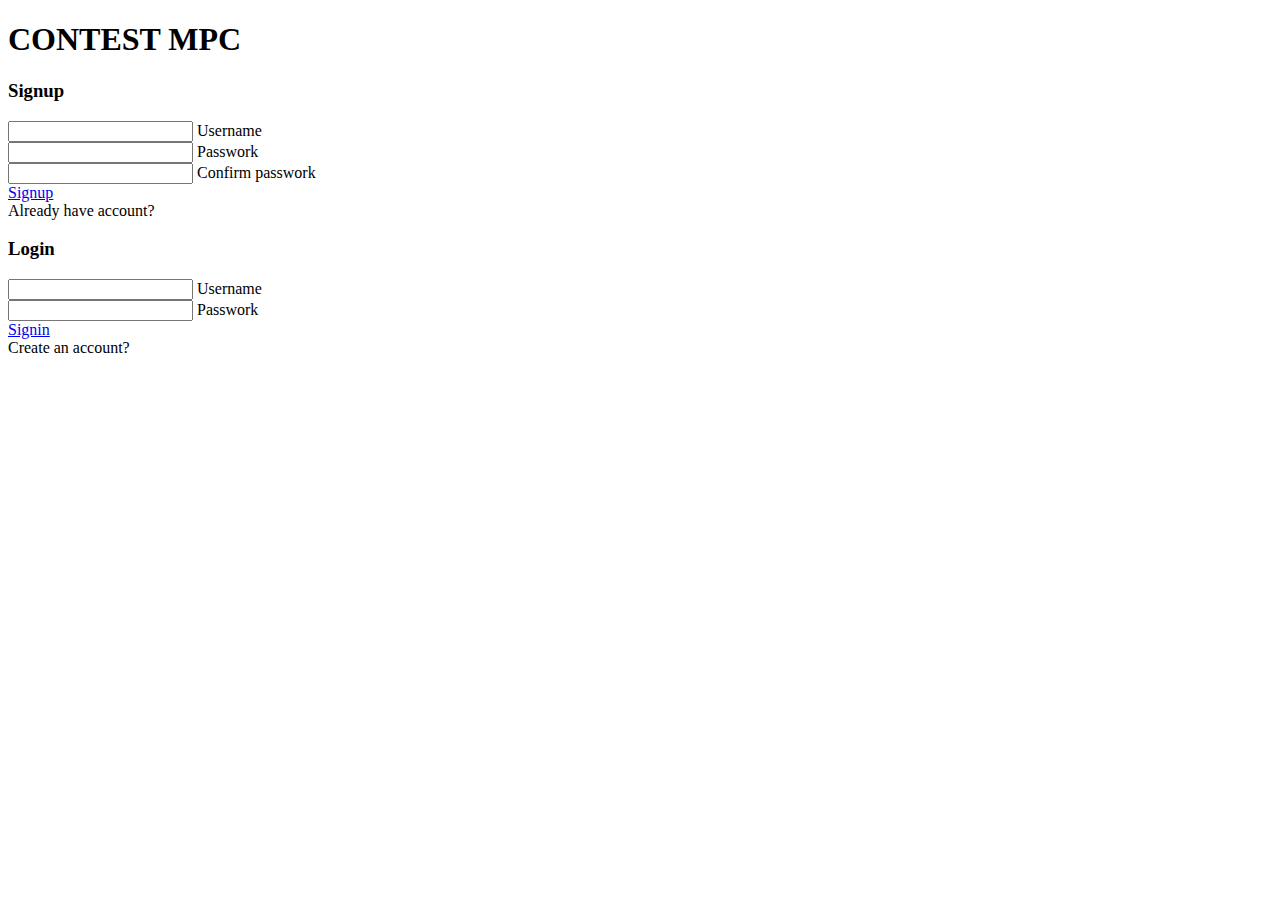
==== index.html @ c11f48aa "add" ====
<!DOCTYPE html>
<html lang="en">
<head>
    <meta charset="UTF-8">
    <meta http-equiv="X-UA-Compatible" content="IE=edge">
    <meta name="viewport" content="width=device-width, initial-scale=1.0">
    <title>Document</title>
    <link rel="stylesheet" href="css/style.css">
</head>
<body>
    <div class="black-box"></div>
    <div class="main-container">
        <div class="container">
            <div class="txt-content"><h1>CONTEST MPC</h1></div>
            <div class="form">
                
                <div class="sigup-form">
                    
                    <div class="h3-text">
                        <h3>Signup</h3>
                    </div>
                    <div class="signup-form-left">
                        <div>
                            <div>
                                <input id="signup" type="text" required>
                                <label for="signup" id="signup-label-1">Username</label>
                            </div>
                        </div>
                        <div>
                            <div>
                                <input id="signup1" type="password" required>
                                <label for="signup1">Passwork</label>
                            </div>
                        </div>
                        <div>
                            <div>
                                <input id="signup2" type="password" required>
                                <label for="signup2">Confirm passwork</label>
                            </div>
                        </div>
                        <div class="signup-button">
                            <div class="div"><a onclick="signUpButton()" href="#">Signup</a></div>
                        </div>
                        <div class="text-bottom"><a onclick="moveBlackBox()">Already have account?</a></div>
                    </div>
                </div>
                <!-- <div class="login-form">
                    <div class="h3-text">
                        <h3>Signup</h3>
                    </div>
                    <div class="login-form-left">
                        <div>
                            <input id="signup3" type="text">
                            <label for="signup3">Username</label>
                        </div>
                    </div>
                    <div>
                        <div>
                            <input id="signup4" type="text">
                            <label for="signup4">Username</label>
                        </div>
                    </div>
                    <div class="signup-button">Signup</div>
                    <div class="text-bottom">Already have account?</div>
                </div> -->
                <div class="sigup-form">
                    <div class="h3-text">
                        <h3>Login</h3>
                    </div>
                    <div class="signup-form-left">
                        <div>
                            <div>
                                <input id="signup7" value="" name="signup7" type="text" required>
                                <label for="signup7" id="">Username</label>
                            </div>
                        </div>
                        <div>
                            <div>
                                <input id="signup8" type="passwork" required>
                                <label for="signup8">Passwork</label>
                            </div>
                        </div>
                        <div class="signup-button text-login">
                            <div class="div"><a onclick="getVal()" id="good" class="div-2" href="#">Signin</a></div>
                        </div>
                        <div class="text-bottom"><a onclick="moveBlackBox2()">Create an account?</a></div>
                    </div>
                    
                </div>
            </div>
        </div>
    </div>
    <script src="js/js2.js"></script>
</body>
</html>
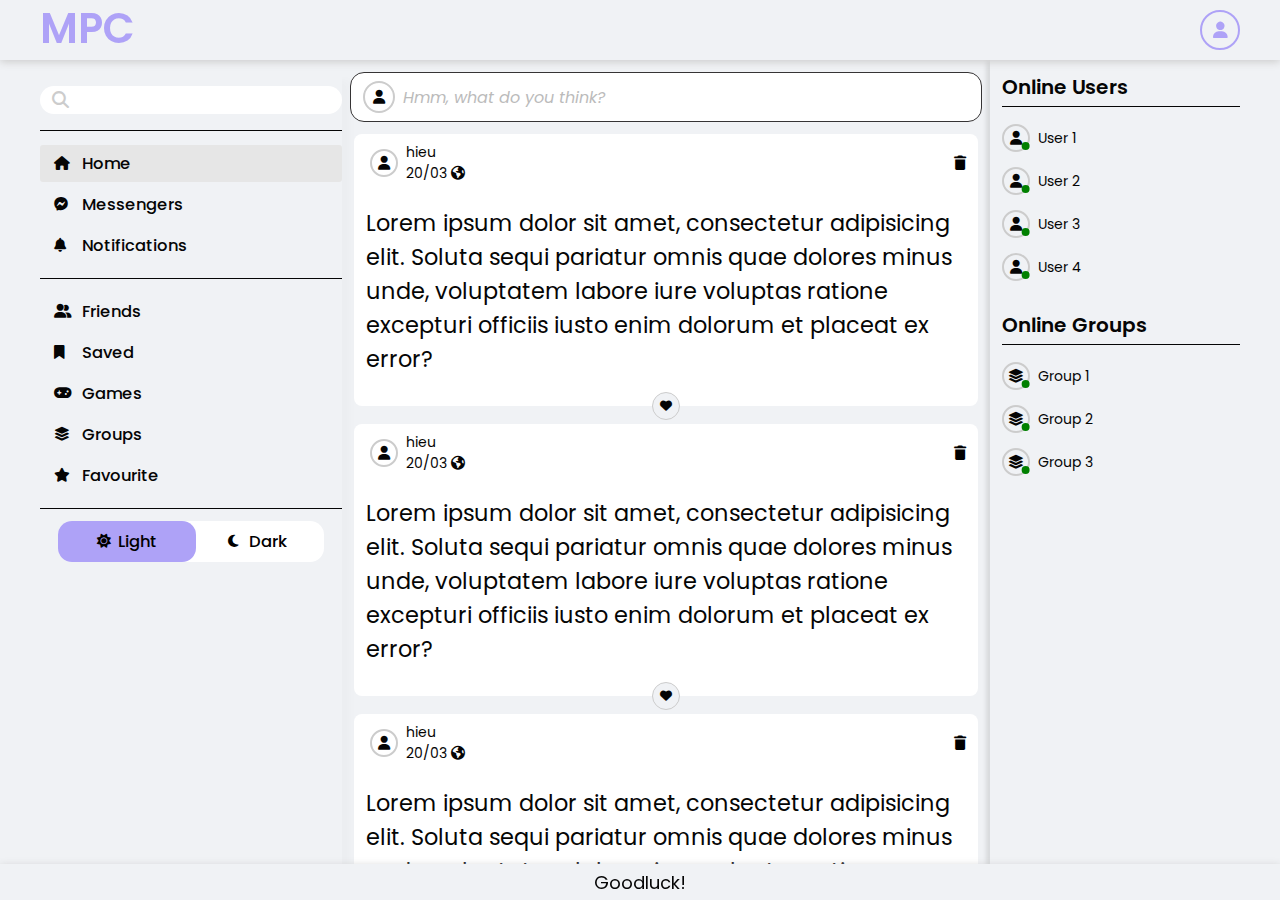
==== commit 58995012: "Rename main.html to index.html" ====
--- a/index.html
+++ b/index.html
@@ -1,95 +1,301 @@
 <!DOCTYPE html>
 <html lang="en">
-<head>
-    <meta charset="UTF-8">
-    <meta http-equiv="X-UA-Compatible" content="IE=edge">
-    <meta name="viewport" content="width=device-width, initial-scale=1.0">
-    <title>Document</title>
-    <link rel="stylesheet" href="css/style.css">
-</head>
-<body>
-    <div class="black-box"></div>
-    <div class="main-container">
-        <div class="container">
-            <div class="txt-content"><h1>CONTEST MPC</h1></div>
-            <div class="form">
-                
-                <div class="sigup-form">
-                    
-                    <div class="h3-text">
-                        <h3>Signup</h3>
-                    </div>
-                    <div class="signup-form-left">
-                        <div>
-                            <div>
-                                <input id="signup" type="text" required>
-                                <label for="signup" id="signup-label-1">Username</label>
-                            </div>
-                        </div>
-                        <div>
-                            <div>
-                                <input id="signup1" type="password" required>
-                                <label for="signup1">Passwork</label>
-                            </div>
-                        </div>
-                        <div>
-                            <div>
-                                <input id="signup2" type="password" required>
-                                <label for="signup2">Confirm passwork</label>
-                            </div>
-                        </div>
-                        <div class="signup-button">
-                            <div class="div"><a onclick="signUpButton()" href="#">Signup</a></div>
-                        </div>
-                        <div class="text-bottom"><a onclick="moveBlackBox()">Already have account?</a></div>
-                    </div>
-                </div>
-                <!-- <div class="login-form">
-                    <div class="h3-text">
-                        <h3>Signup</h3>
-                    </div>
-                    <div class="login-form-left">
-                        <div>
-                            <input id="signup3" type="text">
-                            <label for="signup3">Username</label>
-                        </div>
-                    </div>
-                    <div>
-                        <div>
-                            <input id="signup4" type="text">
-                            <label for="signup4">Username</label>
-                        </div>
-                    </div>
-                    <div class="signup-button">Signup</div>
-                    <div class="text-bottom">Already have account?</div>
-                </div> -->
-                <div class="sigup-form">
-                    <div class="h3-text">
-                        <h3>Login</h3>
-                    </div>
-                    <div class="signup-form-left">
-                        <div>
-                            <div>
-                                <input id="signup7" value="" name="signup7" type="text" required>
-                                <label for="signup7" id="">Username</label>
-                            </div>
-                        </div>
-                        <div>
-                            <div>
-                                <input id="signup8" type="passwork" required>
-                                <label for="signup8">Passwork</label>
-                            </div>
-                        </div>
-                        <div class="signup-button text-login">
-                            <div class="div"><a onclick="getVal()" id="good" class="div-2" href="#">Signin</a></div>
-                        </div>
-                        <div class="text-bottom"><a onclick="moveBlackBox2()">Create an account?</a></div>
-                    </div>
-                    
-                </div>
-            </div>
-        </div>
+  <head>
+    <meta charset="UTF-8" />
+    <meta http-equiv="X-UA-Compatible" content="IE=edge" />
+    <meta name="viewport" content="width=device-width, initial-scale=1.0" />
+    <link
+      rel="stylesheet"
+      href="https://cdnjs.cloudflare.com/ajax/libs/font-awesome/6.1.0/css/all.min.css"
+    />
+    <link rel="stylesheet" href="css/main.css" />
+    <title>Home Page</title>
+  </head>
+  <body>
+    <div class="header">
+      <div class="header-grid">
+        <div class="logo">MPC</div>
+        <div class="user">
+          <i class="fa-solid fa-user"></i>
+          <div class="submenu">
+            <div class="editprofile">Edit profile</div>
+            <a class="logout" href="index.html">Logout</a>
+          </div>
+      </div>
+      </div>
     </div>
-    <script src="js/js2.js"></script>
-</body>
-</html>+    <!-- -------------- END OF HEADER -------------- -->
+    <div class="main">
+      <div class="left">
+        <div class="search">
+          <i class="fa-solid fa-magnifying-glass"></i>
+          <input type="text" />
+        </div>
+        <div class="separate"></div>
+        <div class="navigation-tab">
+          <div class="home flex active">
+            <i class="fa-solid fa-house"></i>
+            <h3>Home</h3>
+          </div>
+          <div class="messengers flex">
+            <i class="fa-brands fa-facebook-messenger"></i>
+            <h3>Messengers</h3>
+          </div>
+          <div class="notifications flex">
+            <i class="fa-solid fa-bell"></i>
+            <h3>Notifications</h3>
+          </div>
+        </div>
+        <div class="separate"></div>
+        <div class="feature-tab">
+          <div class="friends flex">
+            <i class="fa-solid fa-user-group"></i>
+            <h3>Friends</h3>
+          </div>
+          <div class="saved flex">
+            <i class="fa-solid fa-bookmark"></i>
+            <h3>Saved</h3>
+          </div>
+          <div class="games flex">
+            <i class="fa-solid fa-gamepad"></i>
+            <h3>Games</h3>
+          </div>
+          <div class="group flex">
+            <i class="fa-solid fa-layer-group"></i>
+            <h3>Groups</h3>
+          </div>
+          <div class="favourite flex">
+            <i class="fa-solid fa-star"></i>
+            <h3>Favourite</h3>
+          </div>
+        </div>
+        <div class="separate"></div>
+        <div class="switch-mode">
+          <div class="light">
+            <i class="fa-solid fa-sun"></i>
+            <h3>Light</h3>
+          </div>
+          <div class="dark">
+            <i class="fa-solid fa-moon"></i>
+            <h3>Dark</h3>
+          </div>
+          <div class="button-switch"></div>
+        </div>
+      </div>
+      <!-- -------------- END OF LEFT -------------- -->
+      <div class="center">
+        <div class="post">
+          <div class="avt">
+            <div><i class="fa-solid fa-user"></i></div>
+          </div>
+          <div class="content">Hmm, what do you think?</div>
+        </div>
+        <div class="newsfeeds">
+          <div class="newsfeed_post">
+            <div class="newsfeed_post-header">
+              <div class="np_header_left">
+                <div class="np_header_left_avt">
+                  <i class="fa-solid fa-user"></i>
+                </div>
+                <div class="np_header_left_status">
+                  <div class="username">hieu</div>
+                  <div class="date_posting">
+                    20/03
+                    <i class="fa-solid fa-earth-americas"></i>
+                  </div>
+                </div>
+              </div>
+              <div class="np_header_right">
+                <i class="fa-solid fa-trash"></i>
+              </div>
+            </div>
+            <div class="newsfeed_post_content target_insert">
+              Lorem ipsum dolor sit amet, consectetur adipisicing elit. Soluta
+              sequi pariatur omnis quae dolores minus unde, voluptatem labore
+              iure voluptas ratione excepturi officiis iusto enim dolorum et
+              placeat ex error?
+            </div>
+            <div class="newsfeed_post_react">
+              <i class="fa-solid fa-heart"></i>
+            </div>
+          </div>
+          <div class="newsfeed_post">
+            <div class="newsfeed_post-header">
+              <div class="np_header_left">
+                <div class="np_header_left_avt">
+                  <i class="fa-solid fa-user"></i>
+                </div>
+                <div class="np_header_left_status">
+                  <div class="username">hieu</div>
+                  <div class="date_posting">
+                    20/03
+                    <i class="fa-solid fa-earth-americas"></i>
+                  </div>
+                </div>
+              </div>
+              <div class="np_header_right">
+                <i class="fa-solid fa-trash"></i>
+              </div>
+            </div>
+            <div class="newsfeed_post_content">
+              Lorem ipsum dolor sit amet, consectetur adipisicing elit. Soluta
+              sequi pariatur omnis quae dolores minus unde, voluptatem labore
+              iure voluptas ratione excepturi officiis iusto enim dolorum et
+              placeat ex error?
+            </div>
+            <div class="newsfeed_post_react">
+              <i class="fa-solid fa-heart"></i>
+            </div>
+          </div>
+          <div class="newsfeed_post">
+            <div class="newsfeed_post-header">
+              <div class="np_header_left">
+                <div class="np_header_left_avt">
+                  <i class="fa-solid fa-user"></i>
+                </div>
+                <div class="np_header_left_status">
+                  <div class="username">hieu</div>
+                  <div class="date_posting">
+                    20/03
+                    <i class="fa-solid fa-earth-americas"></i>
+                  </div>
+                </div>
+              </div>
+              <div class="np_header_right">
+                <i class="fa-solid fa-trash"></i>
+              </div>
+            </div>
+            <div class="newsfeed_post_content">
+              Lorem ipsum dolor sit amet, consectetur adipisicing elit. Soluta
+              sequi pariatur omnis quae dolores minus unde, voluptatem labore
+              iure voluptas ratione excepturi officiis iusto enim dolorum et
+              placeat ex error?
+            </div>
+            <div class="newsfeed_post_react">
+              <i class="fa-solid fa-heart"></i>
+            </div>
+          </div>
+          <div class="newsfeed_post">
+            <div class="newsfeed_post-header">
+              <div class="np_header_left">
+                <div class="np_header_left_avt">
+                  <i class="fa-solid fa-user"></i>
+                </div>
+                <div class="np_header_left_status">
+                  <div class="username">hieu</div>
+                  <div class="date_posting">
+                    20/03
+                    <i class="fa-solid fa-earth-americas"></i>
+                  </div>
+                </div>
+              </div>
+              <div class="np_header_right">
+                <i class="fa-solid fa-trash"></i>
+              </div>
+            </div>
+            <div class="newsfeed_post_content">
+              Lorem ipsum dolor sit amet, consectetur adipisicing elit. Soluta
+              sequi pariatur omnis quae dolores minus unde, voluptatem labore
+              iure voluptas ratione excepturi officiis iusto enim dolorum et
+              placeat ex error?
+            </div>
+            <div class="newsfeed_post_react">
+              <i class="fa-solid fa-heart"></i>
+            </div>
+          </div>
+          <div class="newsfeed_post">
+            <div class="newsfeed_post-header">
+              <div class="np_header_left">
+                <div class="np_header_left_avt">
+                  <i class="fa-solid fa-user"></i>
+                </div>
+                <div class="np_header_left_status">
+                  <div class="username">hieu</div>
+                  <div class="date_posting">
+                    20/03
+                    <i class="fa-solid fa-earth-americas"></i>
+                  </div>
+                </div>
+              </div>
+              <div class="np_header_right">
+                <i class="fa-solid fa-trash"></i>
+              </div>
+            </div>
+            <div class="newsfeed_post_content">
+              Lorem ipsum dolor sit amet, consectetur adipisicing elit. Soluta
+              sequi pariatur omnis quae dolores minus unde, voluptatem labore
+              iure voluptas ratione excepturi officiis iusto enim dolorum et
+              placeat ex error?
+            </div>
+            <div class="newsfeed_post_react">
+              <i class="fa-solid fa-heart"></i>
+            </div>
+          </div>
+        </div>
+      </div>
+      <!-- -------------- END OF CENTER -------------- -->
+      <div class="right">
+        <div class="online_users">
+          <div class="title">Online Users</div>
+          <div class="separate"></div>
+          <div class="users">
+            <div class="user_activity">
+                <div class="np_header_left_avt online"><i class="fa-solid fa-user"></i></div>
+                <div class="username_activity">User 1</div>
+            </div>
+            <div class="user_activity">
+                <div class="np_header_left_avt online"><i class="fa-solid fa-user"></i></div>
+                <div class="username_activity">User 2</div>
+            </div>
+            <div class="user_activity">
+                <div class="np_header_left_avt online"><i class="fa-solid fa-user"></i></div>
+                <div class="username_activity">User 3</div>
+            </div>
+            <div class="user_activity">
+                <div class="np_header_left_avt online"><i class="fa-solid fa-user"></i></div>
+                <div class="username_activity">User 4</div>
+            </div>
+          </div>
+        </div>
+        <div class="online_group">
+          <div class="title">Online Groups</div>
+          <div class="separate"></div>
+          <div class="users">
+            <div class="user_activity">
+                <div class="np_header_left_avt online"><i class="fa-solid fa-layer-group"></i></div>
+                <div class="username_activity">Group 1</div>
+            </div>
+            <div class="user_activity">
+                <div class="np_header_left_avt online"><i class="fa-solid fa-layer-group"></i></div>
+                <div class="username_activity">Group 2</div>
+            </div>
+            <div class="user_activity">
+                <div class="np_header_left_avt online"><i class="fa-solid fa-layer-group"></i></div>
+                <div class="username_activity">Group 3</div>
+            </div>
+            </div>
+          </div>
+        </div>
+      </div>
+    </div>
+    <div class="modal">
+      <div class="modal_body">
+        <div class="posting">
+          <div class="post_head">
+            <div class="heading">New Post</div>
+            <div class="close"><i class="fa-solid fa-xmark"></i></div>
+          </div>
+          <div class="post_body">
+            <textarea name="" id="" cols="30" rows="10" class="post_input"></textarea>
+          </div>
+          <div class="button_post disable"><div>POST</div></div>
+        </div>
+        <div class="confirm"></div>
+      </div>
+    </div>
+    <div class="footer">
+        <div class="goodluck">Goodluck!</div>
+    </div>
+    <script src="app.js"></script>
+  </body>
+</html>
--- a/css/main.css
+++ b/css/main.css
@@ -0,0 +1,494 @@
+@import url("https://fonts.googleapis.com/css2?family=Poppins:wght@300;400;500;600;700;800&display=swap");
+
+/* ============= ROOT VARIABLES ============ */
+:root {
+  --color-white: #fff;
+  --color-primary: rgb(174, 162, 247);
+  --color-light-background: #f0f2f5;
+  --color-dark-background: #363435;
+  --color-text: #050505;
+  --color-hover-items: rgb(230, 230, 230);
+}
+
+html[data-theme="dark"] {
+  --color-light-background: #363435;
+  --color-text: #fff;
+  --color-hover-items: rgb(122, 122, 122);
+  --color-white: black;
+}
+html[data-theme="light"] {
+  --color-light-background: #f0f2f5;
+  --color-text: #050505;
+  --color-hover-items: rgb(230, 230, 230);
+  --color-white: #fff;
+}
+* {
+  margin: 0;
+  padding: 0;
+  outline: 0;
+  appearance: none;
+  border: 0;
+  text-decoration: none;
+  list-style: none;
+  box-sizing: border-box;
+  font-family: "Poppins", sans-serif;
+}
+
+html {
+  font-size: 14px;
+  scroll-behavior: smooth;
+}
+
+body {
+  background: var(--color-light-background);
+}
+::-webkit-scrollbar {
+  width: 6px;
+}
+
+::-webkit-scrollbar-thumb {
+  background-color: #ccc;
+  border-radius: 6px;
+}
+::-webkit-scrollbar-button {
+  height: 2px;
+}
+/* ======== HEADER ======== */
+.header {
+  background: var(--color-light-background);
+  height: 60px;
+  position: fixed;
+  width: 100%;
+  box-shadow: 0 2px 8px #ccc;
+  z-index: 10;
+}
+
+.header-grid {
+  max-width: 1200px;
+  display: flex;
+  justify-content: space-between;
+  align-items: center;
+  margin: 0 auto;
+  height: 100%;
+}
+
+.logo {
+  font-size: 3rem;
+  color: var(--color-primary);
+  height: 100%;
+  font-weight: 600;
+  cursor: pointer;
+  line-height: 1.4;
+}
+
+.user {
+  font-size: 1.2rem;
+  border-radius: 50%;
+  width: 40px;
+  height: 40px;
+  display: flex;
+  align-items: center;
+  justify-content: center;
+  border: solid 2px var(--color-primary);
+  color: var(--color-primary);
+  position: relative;
+}
+
+.submenu {
+  position: absolute;
+  top: 30px;
+  right: 0;
+  background: #fff;
+  width: 140px;
+  padding: 12px;
+  color: #050505;
+  display: none;
+  cursor: pointer;
+  border-radius: 8px;
+}
+.user:hover .submenu {
+  display: block;
+}
+.submenu .editprofile:hover {
+  background: gainsboro;
+}
+.submenu .logout {
+  padding-right: 20px;
+  color: #050505;
+}
+.submenu .logout:hover {
+  background: gainsboro;
+}
+/* ======== MAIN ========= */
+.main {
+  padding-top: 60px;
+  display: flex;
+  max-width: 1200px;
+  margin: 0 auto;
+}
+.left {
+  margin-top: 10px;
+  box-shadow: 8px 10px 8px rgb(0 0 0 / 2%);
+  position: sticky;
+  top: 60px;
+}
+.search {
+  background-color: #fff;
+  display: flex;
+  align-items: center;
+  border-radius: 20px;
+  padding: 4px 12px;
+  margin: 16px 0;
+}
+
+.search i {
+  padding-right: 4px;
+  font-size: 1.2rem;
+  color: #ccc;
+}
+
+.navigation-tab,
+.feature-tab {
+  margin: 14px 0;
+}
+
+.flex {
+  display: flex;
+  padding: 6px 12px;
+  align-items: center;
+  margin: 4px 0;
+  border-radius: 3px;
+  transition: all 160ms ease;
+  color: var(--color-text);
+}
+
+.flex:hover {
+  background: var(--color-hover-items);
+}
+.flex > i {
+  width: 20px;
+  height: 20px;
+  padding: 2px;
+}
+
+.flex > h3 {
+  margin-left: 10px;
+  font-weight: 500;
+}
+
+.active {
+  background: var(--color-hover-items);
+}
+
+.separate {
+  width: 100%;
+  height: 1px;
+  background-color: var(--color-text);
+}
+
+.switch-mode {
+  display: flex;
+  align-items: center;
+  background: #fff;
+  border-radius: 14px;
+  padding: 2px;
+  position: relative;
+  width: 88%;
+  margin: 0 auto;
+  margin-top: 12px;
+}
+
+.button-switch {
+  position: absolute;
+  left: 0;
+  top: 0;
+  background: var(--color-primary);
+  width: 52%;
+  border-radius: 14px;
+  height: 100%;
+  transition: all 0.25s ease-in;
+}
+
+.switch-mode > div.light,
+.switch-mode > div.dark {
+  display: flex;
+  align-items: center;
+  justify-content: center;
+  height: 100%;
+  padding: 6px 12px;
+  flex: 1;
+  z-index: 2;
+  cursor: pointer;
+}
+
+.switch-mode > div > i {
+  width: 20px;
+  height: 20px;
+  padding: 2.5px;
+}
+
+.switch-mode > div > h3 {
+  margin-left: 4px;
+  font-weight: 500;
+}
+
+.apply_action {
+  position: absolute;
+  left: 50%;
+  top: 0;
+  background: rgb(230, 230, 230);
+  width: 52%;
+  border-radius: 14px;
+  height: 100%;
+}
+
+/* ========= CENTER ========== */
+.center {
+  flex: 1;
+  overflow-y: auto;
+  height: 90vh;
+}
+
+.center .post {
+  display: flex;
+  align-items: center;
+  border-radius: 14px;
+  background-color: var(--color-white);
+  border: solid 1px var(--color-dark-background);
+  padding: 8px 12px;
+  margin: 12px 8px;
+}
+.center .post .avt div {
+  display: flex;
+  align-items: center;
+  font-size: 14px;
+  border-radius: 50%;
+  border: solid 2px #ccc;
+  width: 32px;
+  height: 32px;
+  justify-content: center;
+  color: var(--color-text);
+}
+
+.center .post .content {
+  margin-left: 8px;
+  font-size: 16px;
+  font-style: italic;
+  color: #bbb;
+}
+
+.newsfeeds {
+  margin: 12px;
+  padding-bottom: 30px;
+}
+
+.newsfeed_post {
+  position: relative;
+  background: var(--color-white);
+  padding: 4px 12px 12px;
+  border-radius: 8px;
+  margin-bottom: 18px;
+}
+
+.newsfeed_post-header {
+  display: flex;
+  align-items: center;
+  justify-content: space-between;
+}
+
+.np_header_left {
+  display: flex;
+  align-items: center;
+  margin: 4px;
+}
+
+.np_header_left_avt {
+  display: flex;
+  align-items: center;
+  justify-content: center;
+  width: 28px;
+  height: 28px;
+  border-radius: 50%;
+  border: solid 2px #ccc;
+  color: var(--color-text);
+}
+
+.np_header_left_status {
+  margin-left: 8px;
+  color: var(--color-text);
+}
+
+.newsfeed_post_content {
+  font-size: 1.6rem;
+  color: var(--color-text);
+  padding: 18px 0;
+}
+
+.newsfeed_post_react {
+  position: absolute;
+  bottom: 0;
+  left: 50%;
+  transform: translate(-50%, 50%);
+  font-size: 12px;
+  border-radius: 50%;
+  border: solid 1px #ccc;
+  width: 28px;
+  height: 28px;
+  display: flex;
+  align-items: center;
+  justify-content: center;
+  background: var(--color-light-background);
+  color: var(--color-text);
+  cursor: pointer;
+  transition: all 0.2 ease;
+}
+
+.reacted {
+  color: red;
+  border: solid 1px red;
+}
+
+/* ========= RIGHT ========= */
+.right {
+  padding: 12px 0px 0px 12px;
+  width: 250px;
+  box-shadow: -4px 0 4px rgb(0 0 0 / 10%);
+}
+.right .title {
+  font-size: 20px;
+  padding-bottom: 4px;
+  font-weight: 600;
+  color: var(--color-text);
+}
+
+.users {
+  margin: 12px 0px 24px 0px;
+}
+
+.user_activity {
+  display: flex;
+  align-items: center;
+  border-radius: 6px;
+  margin: 5px 0;
+  padding: 5px 0;
+  background: var(--color-light-background);
+  transition: all 0.2s ease;
+}
+
+.user_activity:hover {
+  background: linear-gradient(
+    90deg,
+    rgba(240, 242, 245, 1) 0%,
+    rgba(219, 219, 219, 1) 100%
+  );
+}
+.user_activity .username_activity {
+  margin-left: 8px;
+  color: var(--color-text);
+}
+
+.online {
+  position: relative;
+}
+
+.online::after {
+  position: absolute;
+  bottom: 0;
+  right: 0;
+  content: "";
+  width: 8px;
+  height: 8px;
+  background-color: green;
+  border-radius: 50%;
+  transform: translateX(20%);
+}
+
+/* ======== FOOTER ======== */
+.footer {
+  height: 36px;
+  position: fixed;
+  bottom: 0;
+  left: 0;
+  right: 0;
+  width: 100%;
+  z-index: 10;
+  background: var(--color-light-background);
+  display: flex;
+  align-items: center;
+  justify-content: center;
+  font-size: 18px;
+  color: var(--color-text);
+  box-shadow: 0 2px 8px #ccc;
+}
+
+/* =========== MODAL ========== */
+.modal {
+  position: fixed;
+  z-index: 20;
+  display: none;
+  justify-content: center;
+  align-items: center;
+  inset: 0;
+  background: rgba(0, 0, 0, 0.7);
+}
+
+.posting {
+  width: 400px;
+  background: #fff;
+  border-radius: 8px;
+}
+
+.post_head {
+  display: flex;
+  align-items: center;
+  justify-content: space-between;
+  padding: 10px;
+}
+
+.post_head > .heading {
+  font-size: 20px;
+}
+
+.post_head > .close {
+  font-size: 18px;
+  cursor: pointer;
+}
+
+.post_body {
+  display: flex;
+  justify-content: center;
+  align-items: center;
+}
+
+.post_input {
+  outline: none;
+  border-radius: 8px;
+  width: 96%;
+  resize: none;
+  background: var(--white-color);
+  color: var(--text-color);
+  font-size: 1rem;
+  margin-bottom: 10px;
+}
+
+.button_post {
+  display: flex;
+  justify-content: center;
+  align-items: center;
+}
+
+.button_post div {
+  border-radius: 15px;
+  padding: 4px 10px;
+  border: solid 1px black;
+  cursor: pointer;
+}
+
+.active_model {
+  display: flex !important;
+}
+
+.button_post.disable {
+  color: #bbb;
+  cursor: not-allowed;
+}
